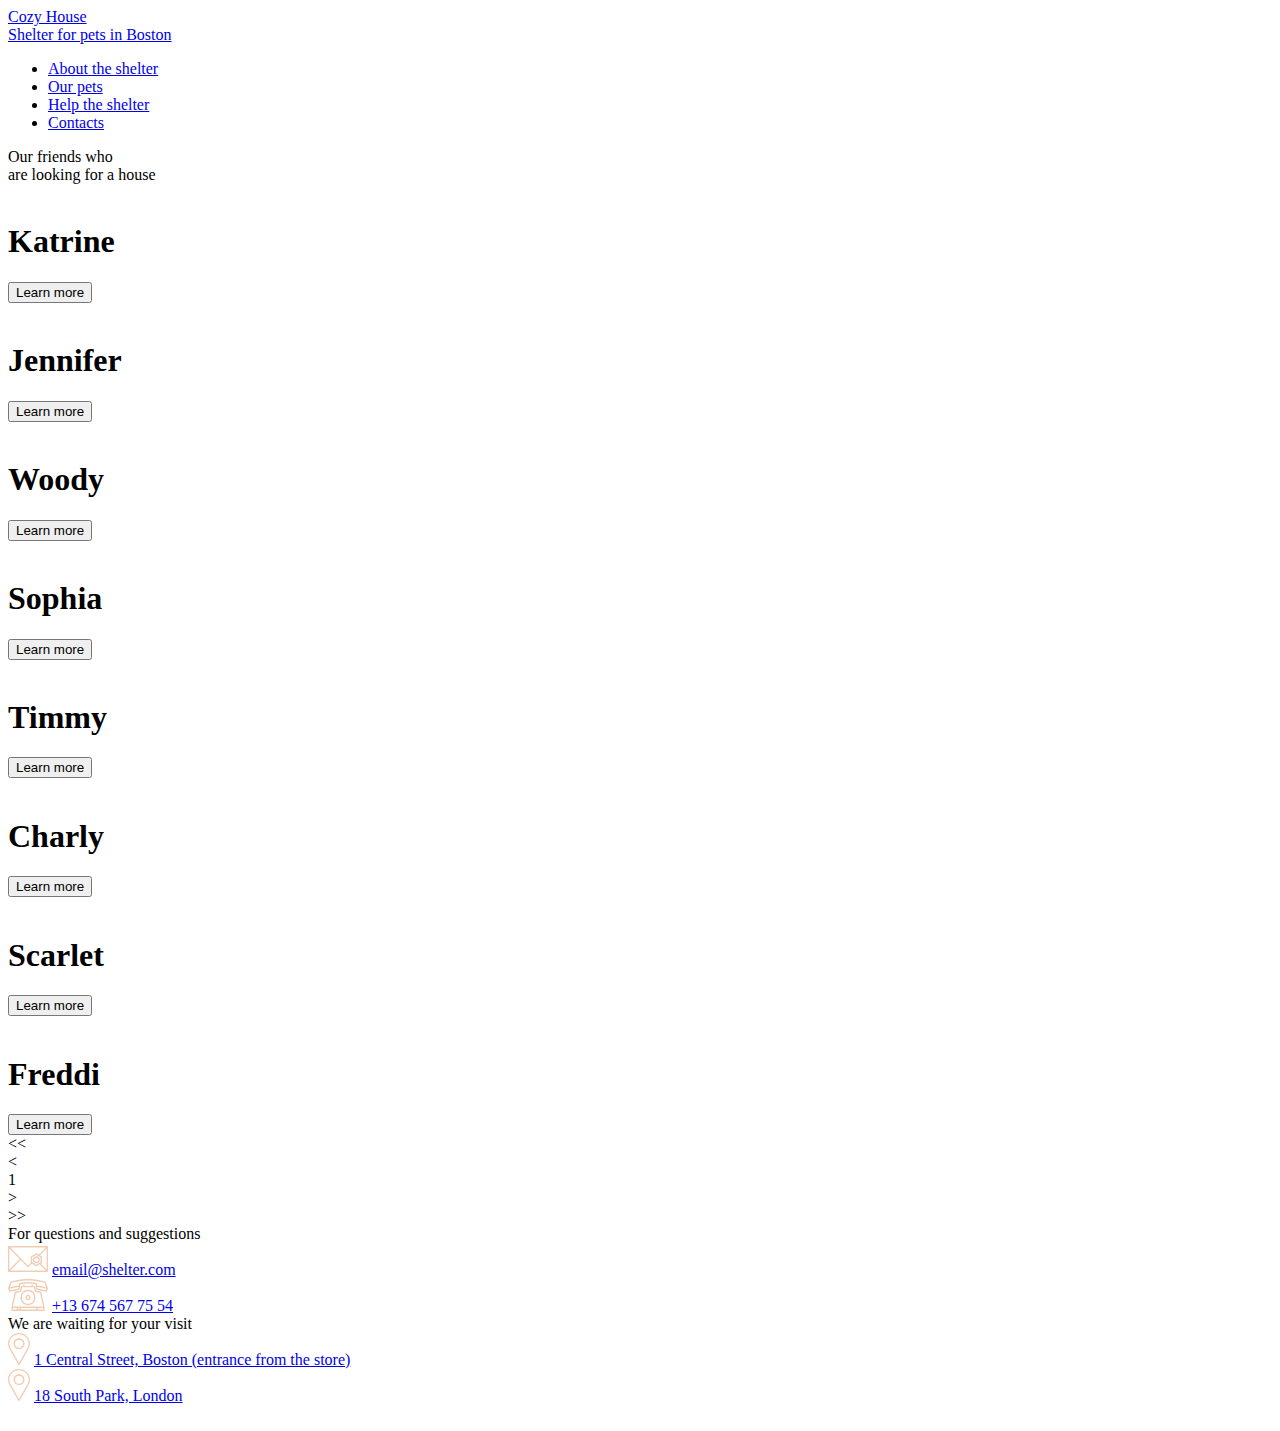
==== shelter/pets.html @ 2e791d12 "feat: created pets.html" ====
<!DOCTYPE html>
<html lang="en">

<head>
    <meta charset="UTF-8">
    <meta http-equiv="X-UA-Compatible" content="IE=edge">
    <meta name="viewport" content="width=device-width, initial-scale=1.0">
    <link rel="stylesheet" href="pets/styles/style.css">
    <link rel="shortcut icon" href="pets/images/favicon.png" type="image/png">

    <title>Our Pets</title>
</head>

<body>
    <header>
        <div class="container">
            <div class="header_inner">
                <a href="index.html">
                    <div class="header_logo">
                        <div class="header_logo_title">Cozy House</div>
                        <div class="header_logo_subtitle">Shelter for pets in Boston</div>
                    </div>
                </a>

                <nav class="nav">
                    <ul>
                        <li><a href="index.html">About the shelter</a></li>
                        <li><a href="#" class="active">Our pets</a></li>
                        <li><a href="index.html#help">Help the shelter</a></li>
                        <li><a href="#contacts">Contacts</a></li>
                    </ul>
                </nav>
            </div>
        </div>
    </header>

    <div class="pets">
        <div class="container">
            <div class="pets_inner">
                <div class="pets_title">Our friends who <br> are looking for a house</div>
                <div class="pets_list">
                    <div class="pets_items">
                        <div class="pets_item">
                            <img class="pets_item_img" src="pets/images/pets-katrine.png" alt="">
                            <h1 class="pets_item_name">Katrine</h1>
                            <button class="pets_slider_btn">Learn more</button>
                        </div>
                        <div class="pets_item">
                            <img class="pets_item_img" src="pets/images/pets-jennifer.png" alt="">
                            <h1 class="pets_item_name">Jennifer</h1>
                            <button class="pets_slider_btn">Learn more</button>
                        </div>
                        <div class="pets_item">
                            <img class="pets_item_img" src="pets/images/pets-woody.png" alt="">
                            <h1 class="pets_item_name">Woody</h1>
                            <button class="pets_slider_btn">Learn more</button>
                        </div>
                        <div class="pets_item">
                            <img class="pets_item_img" src="pets/images/pets-sophia.png" alt="">
                            <h1 class="pets_item_name">Sophia</h1>
                            <button class="pets_slider_btn">Learn more</button>
                        </div>
                        <div class="pets_item">
                            <img class="pets_item_img" src="pets/images/pets-timmy.png" alt="">
                            <h1 class="pets_item_name">Timmy</h1>
                            <button class="pets_slider_btn">Learn more</button>
                        </div>
                        <div class="pets_item">
                            <img class="pets_item_img" src="pets/images/pets-charly.png" alt="">
                            <h1 class="pets_item_name">Charly</h1>
                            <button class="pets_slider_btn">Learn more</button>
                        </div>
                        <div class="pets_item">
                            <img class="pets_item_img" src="pets/images/pets-scarlet.png" alt="">
                            <h1 class="pets_item_name">Scarlet</h1>
                            <button class="pets_slider_btn">Learn more</button>
                        </div>
                        <div class="pets_item">
                            <img class="pets_item_img" src="pets/images/pets-freddi.png" alt="">
                            <h1 class="pets_item_name">Freddi</h1>
                            <button class="pets_slider_btn">Learn more</button>
                        </div>
                    </div>

                    <div class="pets_pagination">
                        <div class="double_left pagination">
                            << </div>
                                <div class="left pagination">
                                    < </div>
                                        <div class="page pagination">1</div>
                                        <div class="right pagination">></div>
                                        <div class="double_right pagination">>></div>
                                </div>
                        </div>
                    </div>
                </div>
            </div>
        </div>
    </div>
    <footer id="contacts">
        <div class="container">
            <div class="footer_inner">
                <div class="footer_contacts">
                    <div class="contacts_title">For questions and suggestions</div>
                    <div class="contacts_info">
                        <img src="main/images/icon-email.svg" alt="">
                        <a href="https://mail.ru/" target="_blank">email@shelter.com</a>
                    </div>
                    <div class="contacts_info">
                        <img src="main/images/icon-phone.svg" alt="">
                        <a href="tel: +13 674 567 75 54"> +13 674 567 75 54</a>
                    </div>
                </div>
                <div class="footer_contacts">
                    <div class="contacts_title">We are waiting for your visit</div>
                    <div class="contacts_info">
                        <img src="main/images/icon-marker.svg" alt="">
                        <a
                            href="https://www.google.com/maps/place/1+Central+St,+Boston,+MA+02109,+%D0%A1%D0%A8%D0%90/@42.3592056,-71.047386,14.73z/data=!4m5!3m4!1s0x89e370868bc2ce7b:0x82fa7db94f5fea9e!8m2!3d42.3585519!4d-71.0547263" target="_blank">1
                            Central Street, Boston (entrance from the
                            store)</a>
                    </div>
                    <div class="contacts_info">
                        <img src="main/images/icon-marker.svg" alt="">
                        <a
                            href="https://www.google.com/maps/place/South+Park+Court,+18+S+Park+Rd,+London+SW19+8TD,+%D0%92%D0%B5%D0%BB%D0%B8%D0%BA%D0%BE%D0%B1%D1%80%D0%B8%D1%82%D0%B0%D0%BD%D0%B8%D1%8F/@51.4167432,-0.2188043,13.53z/data=!4m6!3m5!1s0x487608baa7401b31:0x873a95ca58e122b2!8m2!3d51.4202192!4d-0.200152!16s%2Fg%2F11c1z48z8w" target="_blank">18
                            South Park, London </a>
                    </div>
                </div>
                <img src="pets/images/footer-puppy.png" alt="" class="footer_img">
            </div>
        </div>
    </footer>
</body>

</html>
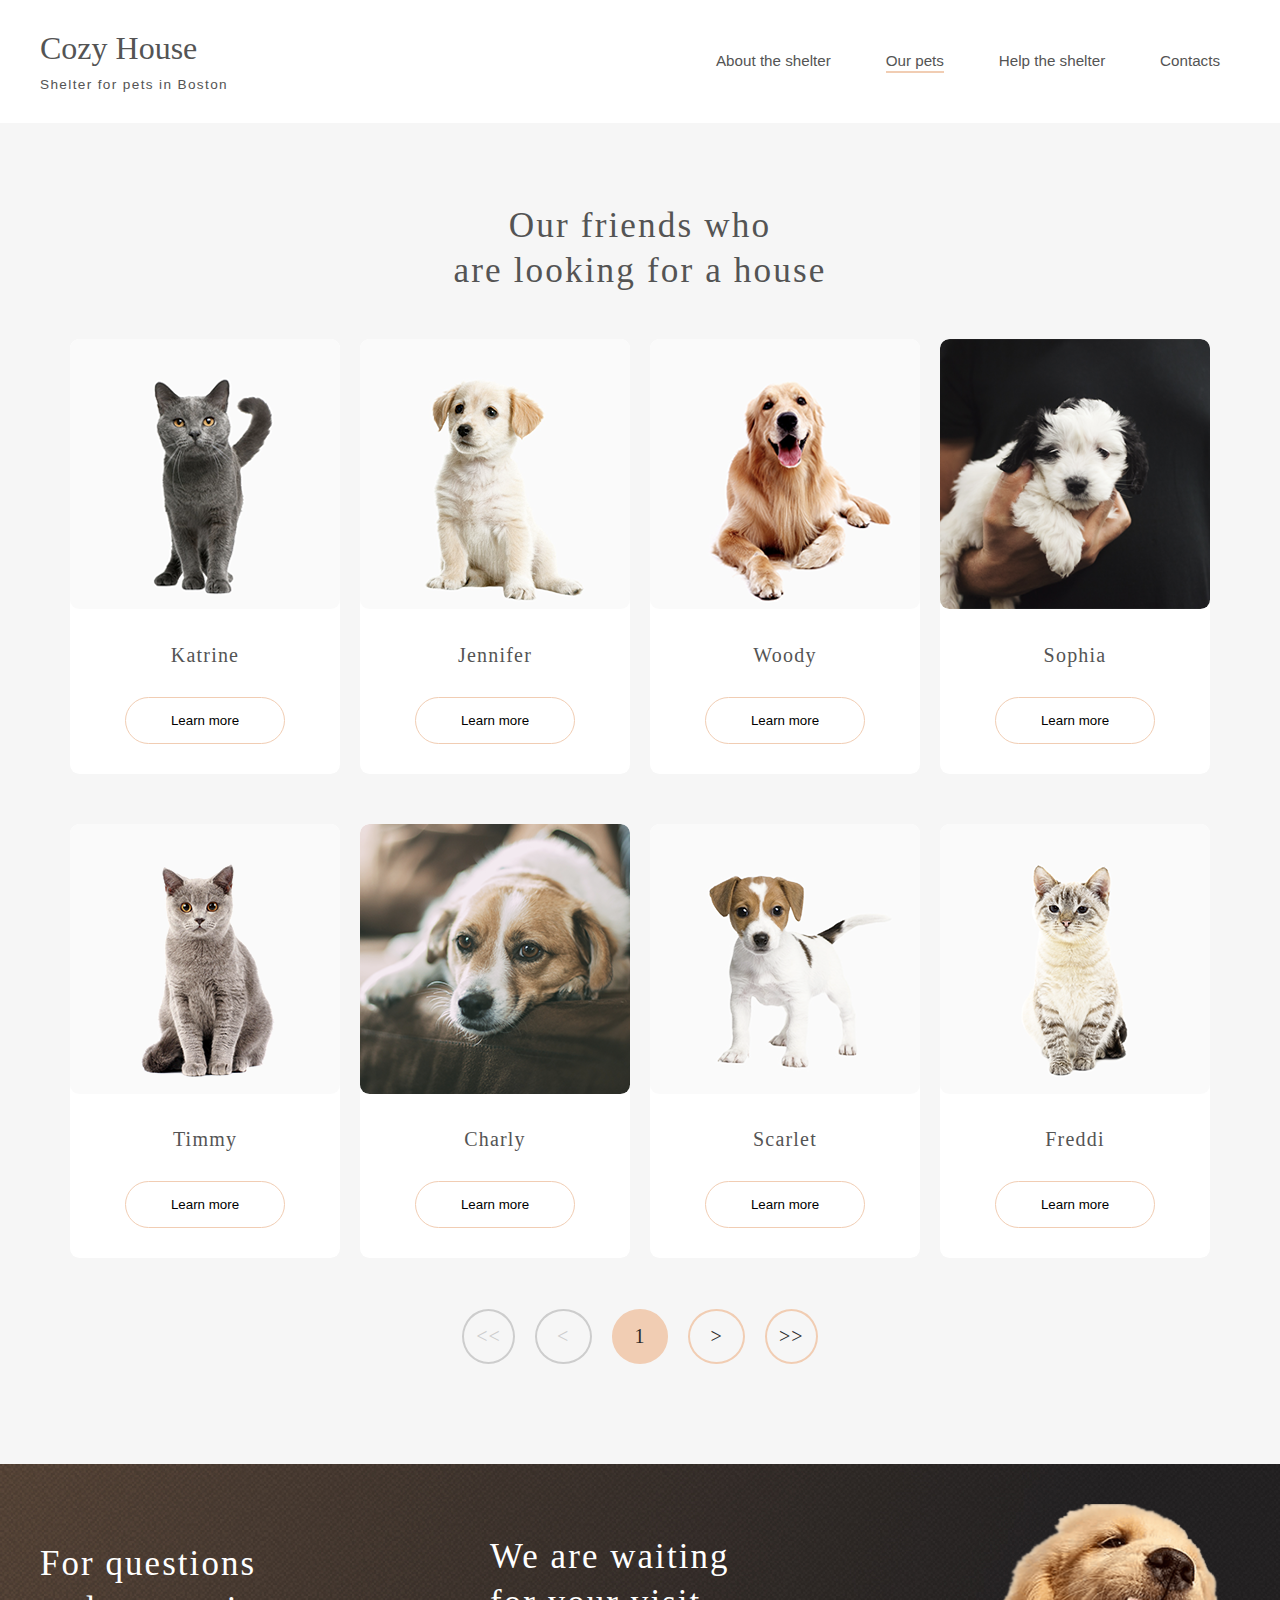
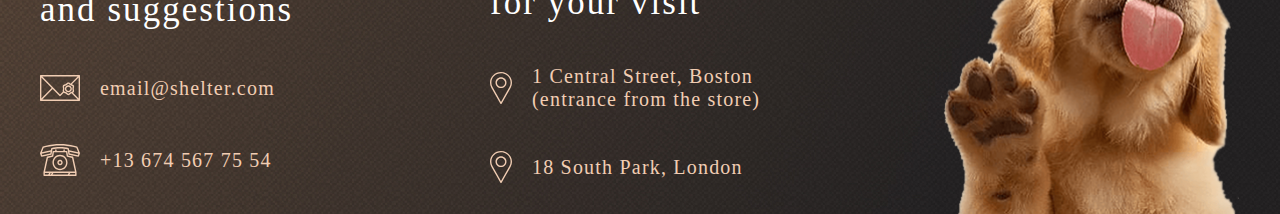
==== commit 0c615d32: "feat: update css" ====
--- a/shelter/pets.html
+++ b/shelter/pets.html
@@ -42,61 +42,59 @@
                     <div class="pets_items">
                         <div class="pets_item">
                             <img class="pets_item_img" src="pets/images/pets-katrine.png" alt="">
-                            <h1 class="pets_item_name">Katrine</h1>
+                            <h2 class="pets_item_name">Katrine</h2>
                             <button class="pets_slider_btn">Learn more</button>
                         </div>
                         <div class="pets_item">
                             <img class="pets_item_img" src="pets/images/pets-jennifer.png" alt="">
-                            <h1 class="pets_item_name">Jennifer</h1>
+                            <h2 class="pets_item_name">Jennifer</h2>
                             <button class="pets_slider_btn">Learn more</button>
                         </div>
                         <div class="pets_item">
                             <img class="pets_item_img" src="pets/images/pets-woody.png" alt="">
-                            <h1 class="pets_item_name">Woody</h1>
+                            <h2 class="pets_item_name">Woody</h2>
                             <button class="pets_slider_btn">Learn more</button>
                         </div>
                         <div class="pets_item">
                             <img class="pets_item_img" src="pets/images/pets-sophia.png" alt="">
-                            <h1 class="pets_item_name">Sophia</h1>
+                            <h2 class="pets_item_name">Sophia</h2>
                             <button class="pets_slider_btn">Learn more</button>
                         </div>
                         <div class="pets_item">
                             <img class="pets_item_img" src="pets/images/pets-timmy.png" alt="">
-                            <h1 class="pets_item_name">Timmy</h1>
+                            <h2 class="pets_item_name">Timmy</h2>
                             <button class="pets_slider_btn">Learn more</button>
                         </div>
                         <div class="pets_item">
                             <img class="pets_item_img" src="pets/images/pets-charly.png" alt="">
-                            <h1 class="pets_item_name">Charly</h1>
+                            <h2 class="pets_item_name">Charly</h2>
                             <button class="pets_slider_btn">Learn more</button>
                         </div>
                         <div class="pets_item">
                             <img class="pets_item_img" src="pets/images/pets-scarlet.png" alt="">
-                            <h1 class="pets_item_name">Scarlet</h1>
+                            <h2 class="pets_item_name">Scarlet</h2>
                             <button class="pets_slider_btn">Learn more</button>
                         </div>
                         <div class="pets_item">
                             <img class="pets_item_img" src="pets/images/pets-freddi.png" alt="">
-                            <h1 class="pets_item_name">Freddi</h1>
+                            <h2 class="pets_item_name">Freddi</h2>
                             <button class="pets_slider_btn">Learn more</button>
                         </div>
                     </div>
 
                     <div class="pets_pagination">
                         <div class="double_left pagination">
-                            << </div>
-                                <div class="left pagination">
-                                    < </div>
-                                        <div class="page pagination">1</div>
-                                        <div class="right pagination">></div>
-                                        <div class="double_right pagination">>></div>
-                                </div>
-                        </div>
+                            &#60;&#60; </div>
+                        <div class="left pagination">&#60;</div>
+                        <div class="page pagination">1</div>
+                        <div class="right pagination">&#62;</div>
+                        <div class="double_right pagination">&#62;&#62;</div>
                     </div>
                 </div>
             </div>
         </div>
     </div>
+
     <footer id="contacts">
         <div class="container">
             <div class="footer_inner">
@@ -108,22 +106,22 @@
                     </div>
                     <div class="contacts_info">
                         <img src="main/images/icon-phone.svg" alt="">
-                        <a href="tel: +13 674 567 75 54"> +13 674 567 75 54</a>
+                        <a href="tel:+136745677554"> +13 674 567 75 54</a>
                     </div>
                 </div>
                 <div class="footer_contacts">
                     <div class="contacts_title">We are waiting for your visit</div>
                     <div class="contacts_info">
                         <img src="main/images/icon-marker.svg" alt="">
-                        <a
-                            href="https://www.google.com/maps/place/1+Central+St,+Boston,+MA+02109,+%D0%A1%D0%A8%D0%90/@42.3592056,-71.047386,14.73z/data=!4m5!3m4!1s0x89e370868bc2ce7b:0x82fa7db94f5fea9e!8m2!3d42.3585519!4d-71.0547263" target="_blank">1
+                        <a href="https://www.google.com/maps/place/1+Central+St,+Boston,+MA+02109,+%D0%A1%D0%A8%D0%90/@42.3592056,-71.047386,14.73z/data=!4m5!3m4!1s0x89e370868bc2ce7b:0x82fa7db94f5fea9e!8m2!3d42.3585519!4d-71.0547263"
+                            target="_blank">1
                             Central Street, Boston (entrance from the
                             store)</a>
                     </div>
                     <div class="contacts_info">
                         <img src="main/images/icon-marker.svg" alt="">
-                        <a
-                            href="https://www.google.com/maps/place/South+Park+Court,+18+S+Park+Rd,+London+SW19+8TD,+%D0%92%D0%B5%D0%BB%D0%B8%D0%BA%D0%BE%D0%B1%D1%80%D0%B8%D1%82%D0%B0%D0%BD%D0%B8%D1%8F/@51.4167432,-0.2188043,13.53z/data=!4m6!3m5!1s0x487608baa7401b31:0x873a95ca58e122b2!8m2!3d51.4202192!4d-0.200152!16s%2Fg%2F11c1z48z8w" target="_blank">18
+                        <a href="https://www.google.com/maps/place/South+Park+Court,+18+S+Park+Rd,+London+SW19+8TD,+%D0%92%D0%B5%D0%BB%D0%B8%D0%BA%D0%BE%D0%B1%D1%80%D0%B8%D1%82%D0%B0%D0%BD%D0%B8%D1%8F/@51.4167432,-0.2188043,13.53z/data=!4m6!3m5!1s0x487608baa7401b31:0x873a95ca58e122b2!8m2!3d51.4202192!4d-0.200152!16s%2Fg%2F11c1z48z8w"
+                            target="_blank">18
                             South Park, London </a>
                     </div>
                 </div>
--- a/shelter/pets/styles/style.css
+++ b/shelter/pets/styles/style.css
@@ -0,0 +1,254 @@
+/* PETS */
+
+html {
+    height: 100%;
+    scroll-behavior: smooth
+}
+
+body,
+h1,
+h2,
+h3,
+h4,
+h5,
+h6,
+p {
+    padding: 0;
+    margin: 0;
+    font-style: normal;
+    font-weight: 400
+}
+
+.container {
+    max-width: 1200px;
+    margin: 0 auto;
+    padding-left: 40px;
+    padding-right: 40px
+}
+header {
+    padding: 30px 0
+
+}
+
+.header_inner {
+    display: flex;
+    font-style: normal;
+    font-weight: 400;
+    justify-content: space-between;
+    align-items: center;
+}
+
+.header_inner a {
+    text-decoration: none
+}
+
+.header_inner a .header_logo .header_logo_title {
+    font-family: 'Georgia';
+    font-size: 2rem;
+    color: #545454;
+    margin-bottom: .65rem
+}
+
+.header_inner a .header_logo .header_logo_subtitle {
+    font-family: 'Arial';
+    font-size: .85rem;
+    line-height: .95rem;
+    color: #545454;
+    letter-spacing: .1em
+}
+
+.header_inner .nav ul {
+    display: flex
+}
+
+.header_inner .nav ul li {
+    list-style-type: none;
+    margin-right: 1.25rem
+}
+
+.header_inner .nav ul li a {
+    position: relative;
+    font-family: 'Arial';
+    font-size: .95rem;
+    line-height: 160%;
+    color: #545454;
+    text-decoration: none;
+    margin-left: 2.18rem
+}
+
+.header_inner .nav ul li a:hover {
+    color: #292929
+}
+
+.header_inner .nav ul li .active::before {
+    content: "";
+    position: absolute;
+    bottom: -20%;
+    left: 0;
+    width: 100%;
+    height: .125rem;
+    background: #F1CDB3
+}
+
+.pets {
+    background: #F6F6F6;
+    padding: 5rem 0 6.25rem 0
+
+}
+
+.pets .pets_inner {
+    text-align: center;
+}
+
+.pets .pets_inner .pets_title {
+    margin: 0 auto 2.8rem;
+    font-family: 'Georgia';
+    font-size: 2.2rem;
+    line-height: 130%;
+    letter-spacing: .06em;
+    color: #545454
+}
+
+.pets .pets_inner .pets_list {
+    display: flex;
+    flex-direction: column;
+    align-items: center;
+    width: 100%;
+}
+
+.pets .pets_inner .pets_list .pets_items {
+    display: flex;
+    flex-wrap: wrap;
+    justify-content: center;
+    grid-gap: 20px;
+    width: 100%;
+    height: 940px;
+    overflow: hidden;
+}
+
+.pets .pets_inner .pets_list .pets_items .pets_item {
+    background: #ffffff;
+    padding-bottom: 1.87rem;
+    margin-bottom: 1.87rem;
+    border-radius: .6rem
+}
+
+.pets .pets_inner .pets_list .pets_items .pets_item .pets_item_img {
+    margin-bottom: 1.87rem;
+    border-radius: .6em
+}
+
+.pets .pets_inner .pets_list .pets_items .pets_item .pets_item_name {
+    font-family: 'Georgia';
+    font-size: 1.25rem;
+    line-height: 1.5rem;
+    text-align: center;
+    letter-spacing: .06em;
+    color: #545454;
+    margin-bottom: 1.87rem
+}
+
+.pets .pets_inner .pets_list .pets_items .pets_item .pets_slider_btn {
+    padding: 15px 45px;
+    border: 1px #F1CDB3 solid;
+    border-radius: 2.2rem;
+    background: #fff;
+    cursor: pointer;
+    transition: background .2s
+}
+
+.pets .pets_inner .pets_list .pets_items .pets_item:hover {
+    cursor: pointer
+}
+
+.pets .pets_inner .pets_list .pets_items .pets_item:hover .pets_slider_btn {
+    border-color: #FDDCC4;
+    background: #FDDCC4
+}
+
+.pets .pets_inner .pets_list .pets_pagination {
+    display: flex;
+    margin-top: 1.87rem;
+    grid-gap: 1.25rem
+}
+
+.pets .pets_inner .pets_list .pets_pagination .pagination {
+    font-family: 'Georgia';
+    font-size: 1.25rem;
+    line-height: 115%;
+    letter-spacing: .06em;
+    padding: .875rem .75rem;
+    border-radius: 50%;
+    border: 2px solid #CDCDCD;
+    color: #CDCDCD;
+    cursor: pointer
+}
+
+.pets .pets_inner .pets_list .pets_pagination .pagination h6 {
+    font-size: 22px
+}
+
+.pets .pets_inner .pets_list .pets_pagination .left,
+.pets .pets_inner .pets_list .pets_pagination .right {
+    padding: .875rem 1.25rem
+}
+
+.pets .pets_inner .pets_list .pets_pagination .page {
+    padding: .875rem 1.3rem;
+    color: #292929;
+    background: #F1CDB3;
+    border-color: #F1CDB3
+}
+
+.pets .pets_inner .pets_list .pets_pagination .right,
+.pets .pets_inner .pets_list .pets_pagination .double_right {
+    color: #292929;
+    border-color: #F1CDB3
+}
+
+footer {
+    background-image: url('../images/start-screen-gradient-background.jpg');
+    background-size: cover;
+    padding-top: 2.5rem;
+
+}
+
+footer .footer_inner {
+    display: flex;
+    justify-content: space-between;
+    align-items: center;
+    width: 100%
+}
+
+footer .footer_inner .footer_contacts {
+    /* margin-right: .7rem */
+    width: 302px;
+}
+
+footer .footer_inner .footer_contacts .contacts_title {
+    font-family: 'Georgia';
+    font-size: 2.18rem;
+    line-height: 130%;
+    letter-spacing: .06em;
+    color: #FFFFFF;
+    width: 280px;;
+}
+
+footer .footer_inner .footer_contacts .contacts_info {
+    display: flex;
+    align-items: center;
+    margin-top: 2.5rem
+}
+
+footer .footer_inner .footer_contacts .contacts_info img {
+    margin-right: 1.25rem
+}
+
+footer .footer_inner .footer_contacts .contacts_info a {
+    text-decoration: none;
+    font-family: 'Georgia';
+    font-size: 1.25rem;
+    line-height: 115%;
+    letter-spacing: .06em;
+    color: #F1CDB3
+}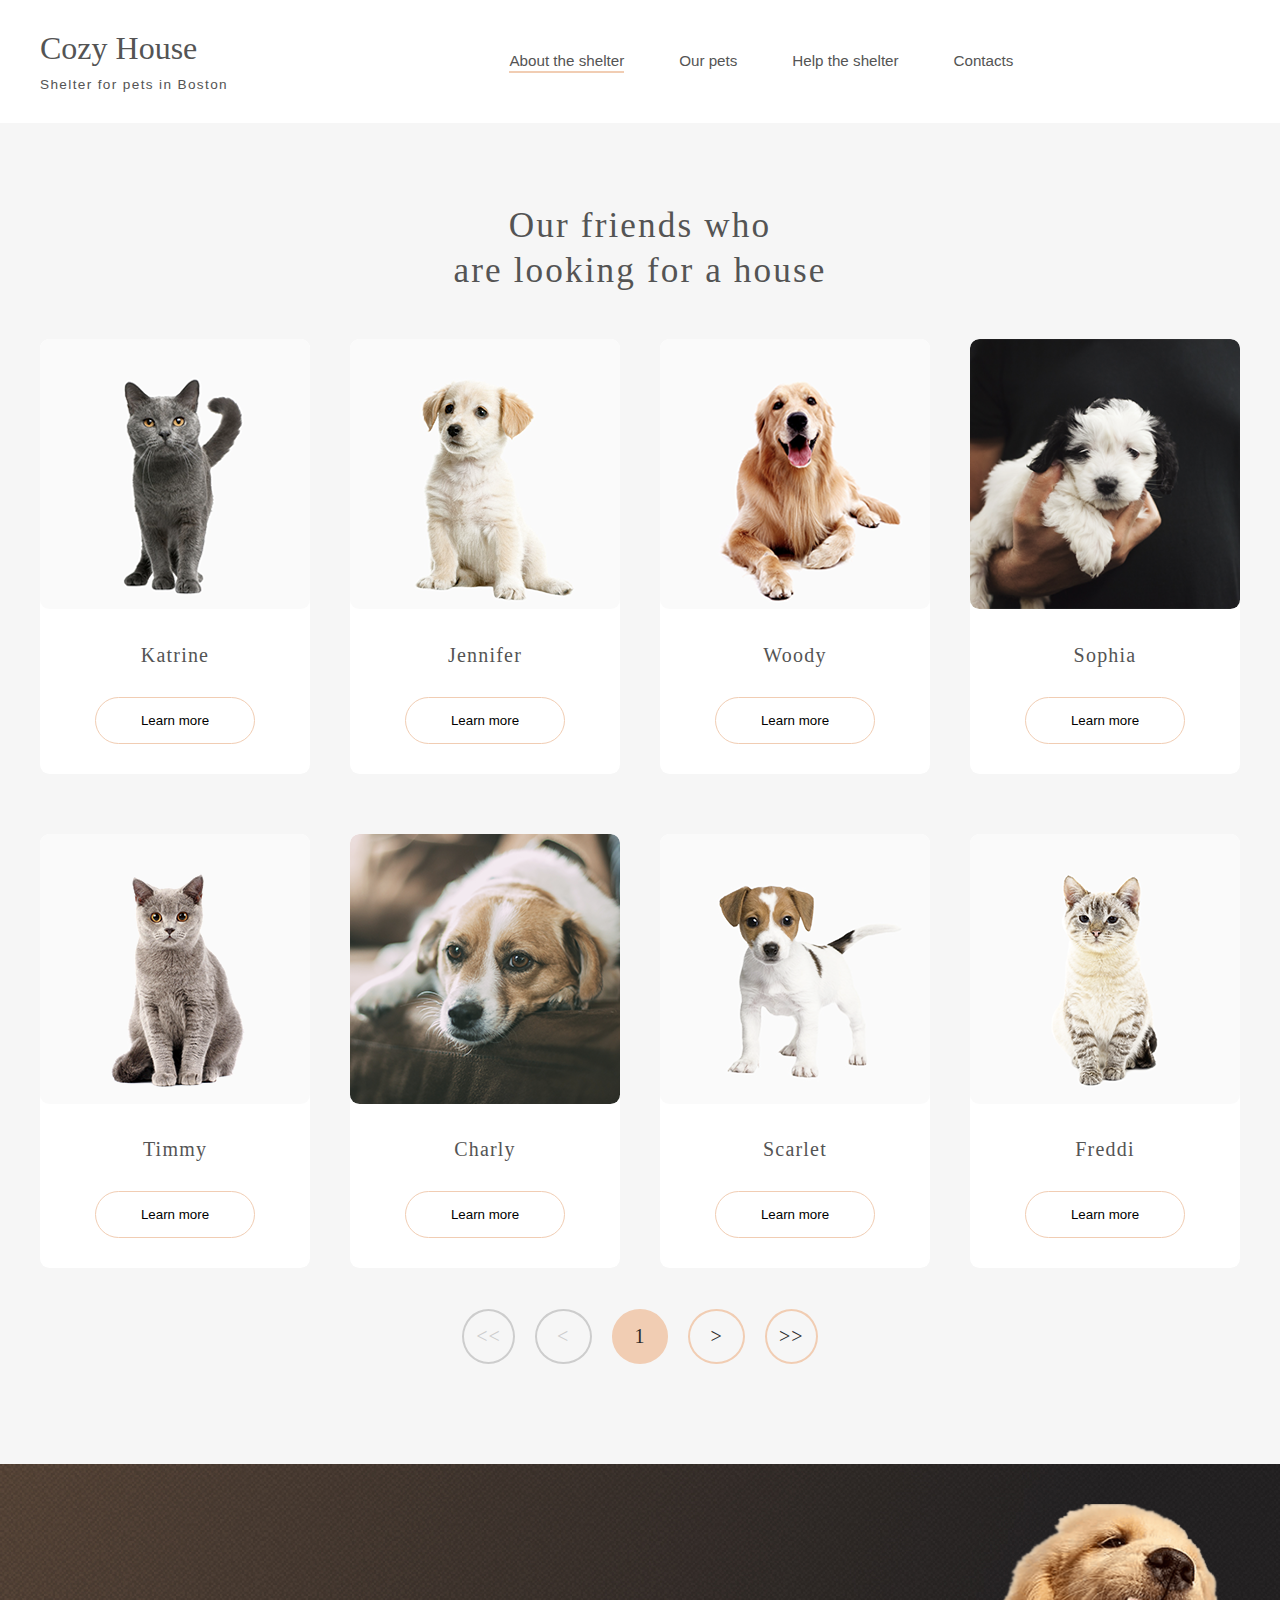
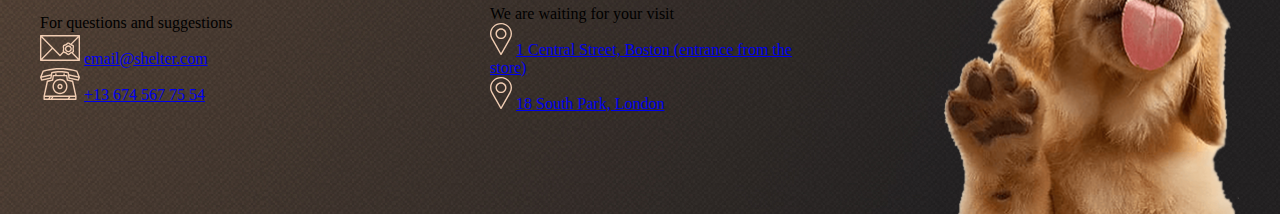
==== commit 6de78c11: "feat: js file" ====
--- a/shelter/pets.html
+++ b/shelter/pets.html
@@ -21,15 +21,23 @@
                         <div class="header_logo_subtitle">Shelter for pets in Boston</div>
                     </div>
                 </a>
-
-                <nav class="nav">
-                    <ul>
-                        <li><a href="index.html">About the shelter</a></li>
-                        <li><a href="#" class="active">Our pets</a></li>
-                        <li><a href="index.html#help">Help the shelter</a></li>
-                        <li><a href="#contacts">Contacts</a></li>
+                <nav class="nav no_active_burger" data-content="close">
+                    <ul data-content="close">
+                        <li data-content="close"><a href="#" class="active">About the shelter</a></li>
+                        <li data-content="close"><a href="pets.html">Our pets</a></li>
+                        <li data-content="close"><a href="#help">Help the shelter</a></li>
+                        <li data-content="close"><a href="#contacts">Contacts</a></li>
                     </ul>
                 </nav>
+                <div class="burger_window"></div>
+                <div class="burger" data-content="close" >
+                    <svg width="30" height="22" viewBox="0 0 30 22" fill="none" xmlns="http://www.w3.org/2000/svg">
+                        <line y1="21" x2="30" y2="21" stroke="#F1CDB3" stroke-width="2" />
+                        <line y1="11" x2="30" y2="11" stroke="#F1CDB3" stroke-width="2" />
+                        <line y1="1" x2="30" y2="1" stroke="#F1CDB3" stroke-width="2" />
+                    </svg>-
+                </div>   
+               
             </div>
         </div>
     </header>
@@ -129,6 +137,8 @@
             </div>
         </div>
     </footer>
+    <script src="js.js"></script>
+    <script src="js/burger.js"></script>
 </body>
 
 </html>--- a/shelter/pets/styles/style.css
+++ b/shelter/pets/styles/style.css
@@ -25,11 +25,19 @@
     padding-left: 40px;
     padding-right: 40px
 }
+
+@media (max-width:769px) {
+    .container { 
+    padding-left: 30px;
+    padding-right: 30px;
+    }
+}
+
 header {
-    padding: 30px 0
-
-}
-
+    padding: 30px 0;
+
+}
+   
 .header_inner {
     display: flex;
     font-style: normal;
@@ -48,6 +56,7 @@
     color: #545454;
     margin-bottom: .65rem
 }
+
 
 .header_inner a .header_logo .header_logo_subtitle {
     font-family: 'Arial';
@@ -55,6 +64,84 @@
     line-height: .95rem;
     color: #545454;
     letter-spacing: .1em
+}
+
+.burger {
+    display: none;
+}
+
+@media (max-width:768px) {
+    .no_scroll{
+        overflow: hidden;
+    }
+    .nav {
+        position: absolute;
+        right: 0;
+        top: 0;
+        height: 100vh;
+        margin: 0;
+        background: #292929;
+        transition: all .3s;
+    }
+    .nav {
+        position: absolute;
+        right: 0;
+        top: 0;
+        height: 100vh;
+        margin: 0;
+        background: #292929;
+    }
+    .body {
+        position: relative;
+    }
+
+    .burger_window {
+        position: absolute;
+        top: 0;
+        left: 0;
+        right: 0;
+        bottom: 0;
+        opacity: 0;
+        background: rgba(0, 0, 0, 0.3);
+        transition: all .3s;
+    }
+
+    .burger {
+        position: relative;
+        z-index: 10;
+        display: block;
+        transform:rotate(0deg);
+        transition: transform .3s;
+        z-index: 11;
+    }
+
+    .burger svg{
+        position: relative;
+        z-index:-1;
+    }
+
+    .header_inner .nav ul {
+        position:relative;
+        top: 50%;
+        transform: translateY(-50%);
+        flex-direction: column;
+        align-items: center;
+    }
+    .active_burger {
+        width: 320px;
+        opacity: 1;
+        z-index: 9;
+    }
+    .no_active_burger {
+        width: 0;
+        opacity: 0;
+        z-index: -1
+    }
+}
+
+
+@media (max-width: 768px) {
+    
 }
 
 .header_inner .nav ul {
@@ -89,7 +176,26 @@
     height: .125rem;
     background: #F1CDB3
 }
-
+@media (max-width: 768px) {
+    .header_inner a .header_logo .header_logo_title {
+        letter-spacing: 2px;
+        margin-bottom: 9px;
+    }
+    .header_inner a .header_logo .header_logo_subtitle {
+        letter-spacing: 1.1px;
+        margin-left: 2px;  
+    }
+
+    .header_inner .nav ul {
+        padding: 0;
+    }
+    .header_inner .nav ul li{
+        margin-right: 0;
+        
+    }
+
+
+}
 .pets {
     background: #F6F6F6;
     padding: 5rem 0 6.25rem 0
@@ -109,6 +215,7 @@
     color: #545454
 }
 
+
 .pets .pets_inner .pets_list {
     display: flex;
     flex-direction: column;
@@ -120,7 +227,8 @@
     display: flex;
     flex-wrap: wrap;
     justify-content: center;
-    grid-gap: 20px;
+    column-gap: 40px;
+    row-gap: 30px;
     width: 100%;
     height: 940px;
     overflow: hidden;
@@ -137,6 +245,7 @@
     margin-bottom: 1.87rem;
     border-radius: .6em
 }
+
 
 .pets .pets_inner .pets_list .pets_items .pets_item .pets_item_name {
     font-family: 'Georgia';
@@ -155,6 +264,30 @@
     background: #fff;
     cursor: pointer;
     transition: background .2s
+}
+@media (max-width:768px) {
+    .pets {
+        padding: 80px 0 70px;
+    }
+    .pets .pets_inner .pets_title {
+        margin-bottom: 30px;
+        
+    }
+    .pets .pets_inner .pets_list .pets_items {
+        height: 1348px;
+        
+    }
+    .pets .pets_inner .pets_list .pets_items .pets_item {
+        margin-bottom: 0;
+    }
+    .pets .pets_inner .pets_list .pets_items .pets_item .pets_item_img {
+        margin-bottom: 25px;
+    }
+    .pets .pets_inner .pets_list .pets_items .pets_item .pets_slider_btn {
+        
+        font-size: 17px ;
+    }
+   
 }
 
 .pets .pets_inner .pets_list .pets_items .pets_item:hover {
@@ -205,6 +338,19 @@
     color: #292929;
     border-color: #F1CDB3
 }
+@media (max-width: 768px) {
+    .pets .pets_inner .pets_list .pets_pagination {
+        column-gap: 16px;
+        padding: 0.872rem 0.72rem;
+        margin-top: 30px;
+    }
+    .pets .pets_inner .pets_list .pets_pagination .left,
+.pets .pets_inner .pets_list .pets_pagination .right {
+    padding: 0.875rem 1.25rem;
+}
+
+}
+    
 
 footer {
     background-image: url('../images/start-screen-gradient-background.jpg');
@@ -224,6 +370,41 @@
     /* margin-right: .7rem */
     width: 302px;
 }
+
+@media (max-width: 768px) {
+    /* footer {
+        padding-top: 26px;
+        column-gap: 16px;
+    }
+    footer .footer_inner .footer_contacts {
+    margin-bottom: 30px;
+} */
+@media (max-width:768px) {
+    footer {
+        padding-top: 32px;
+    }
+
+    footer .footer_inner {
+        justify-content: center;
+        flex-wrap: wrap;
+        margin-bottom: 50px;
+        column-gap: 40px;
+    }
+    footer .footer_inner .footer_contacts:nth-child(2) .contacts_info{
+        margin-top: 31px;
+    }
+
+}
+
+@media (max-width: 768px) {
+.footer_img {
+margin-top: 60px;
+}
+}
+
+
+    
+
 
 footer .footer_inner .footer_contacts .contacts_title {
     font-family: 'Georgia';
